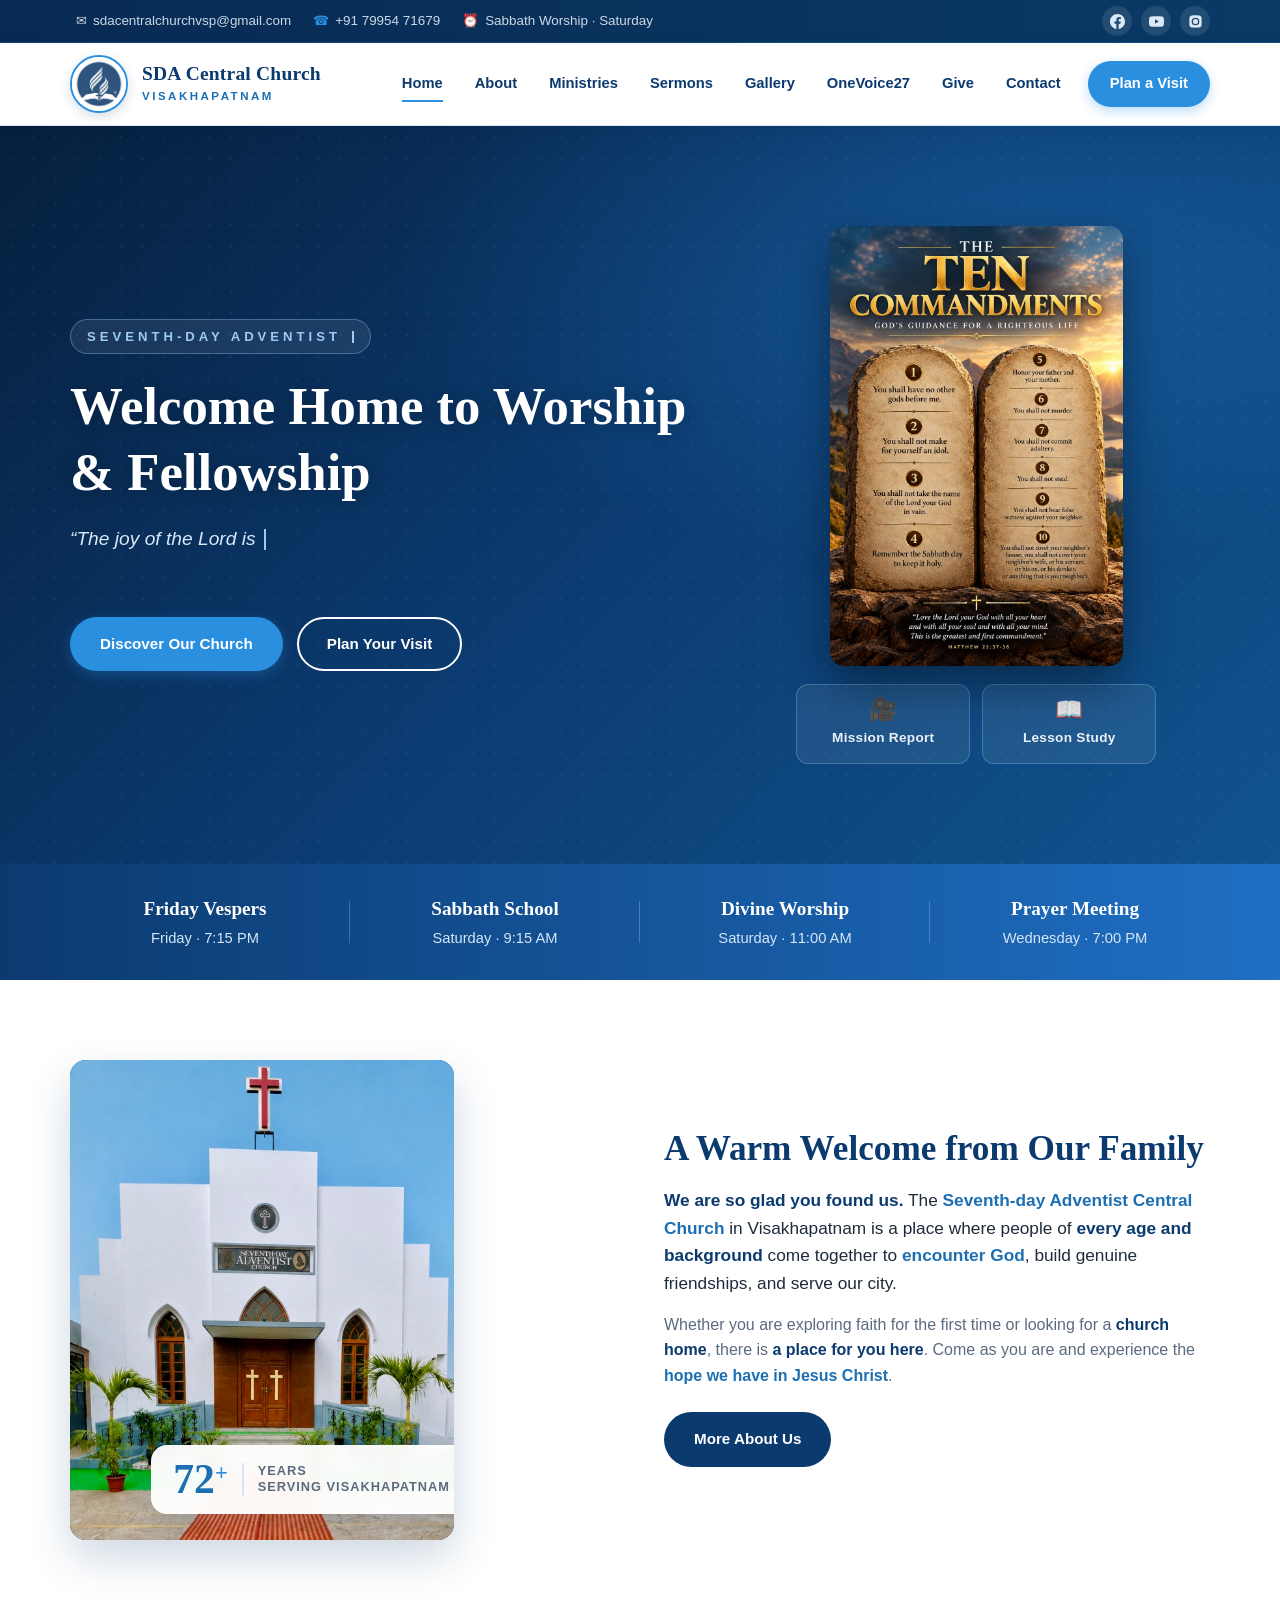
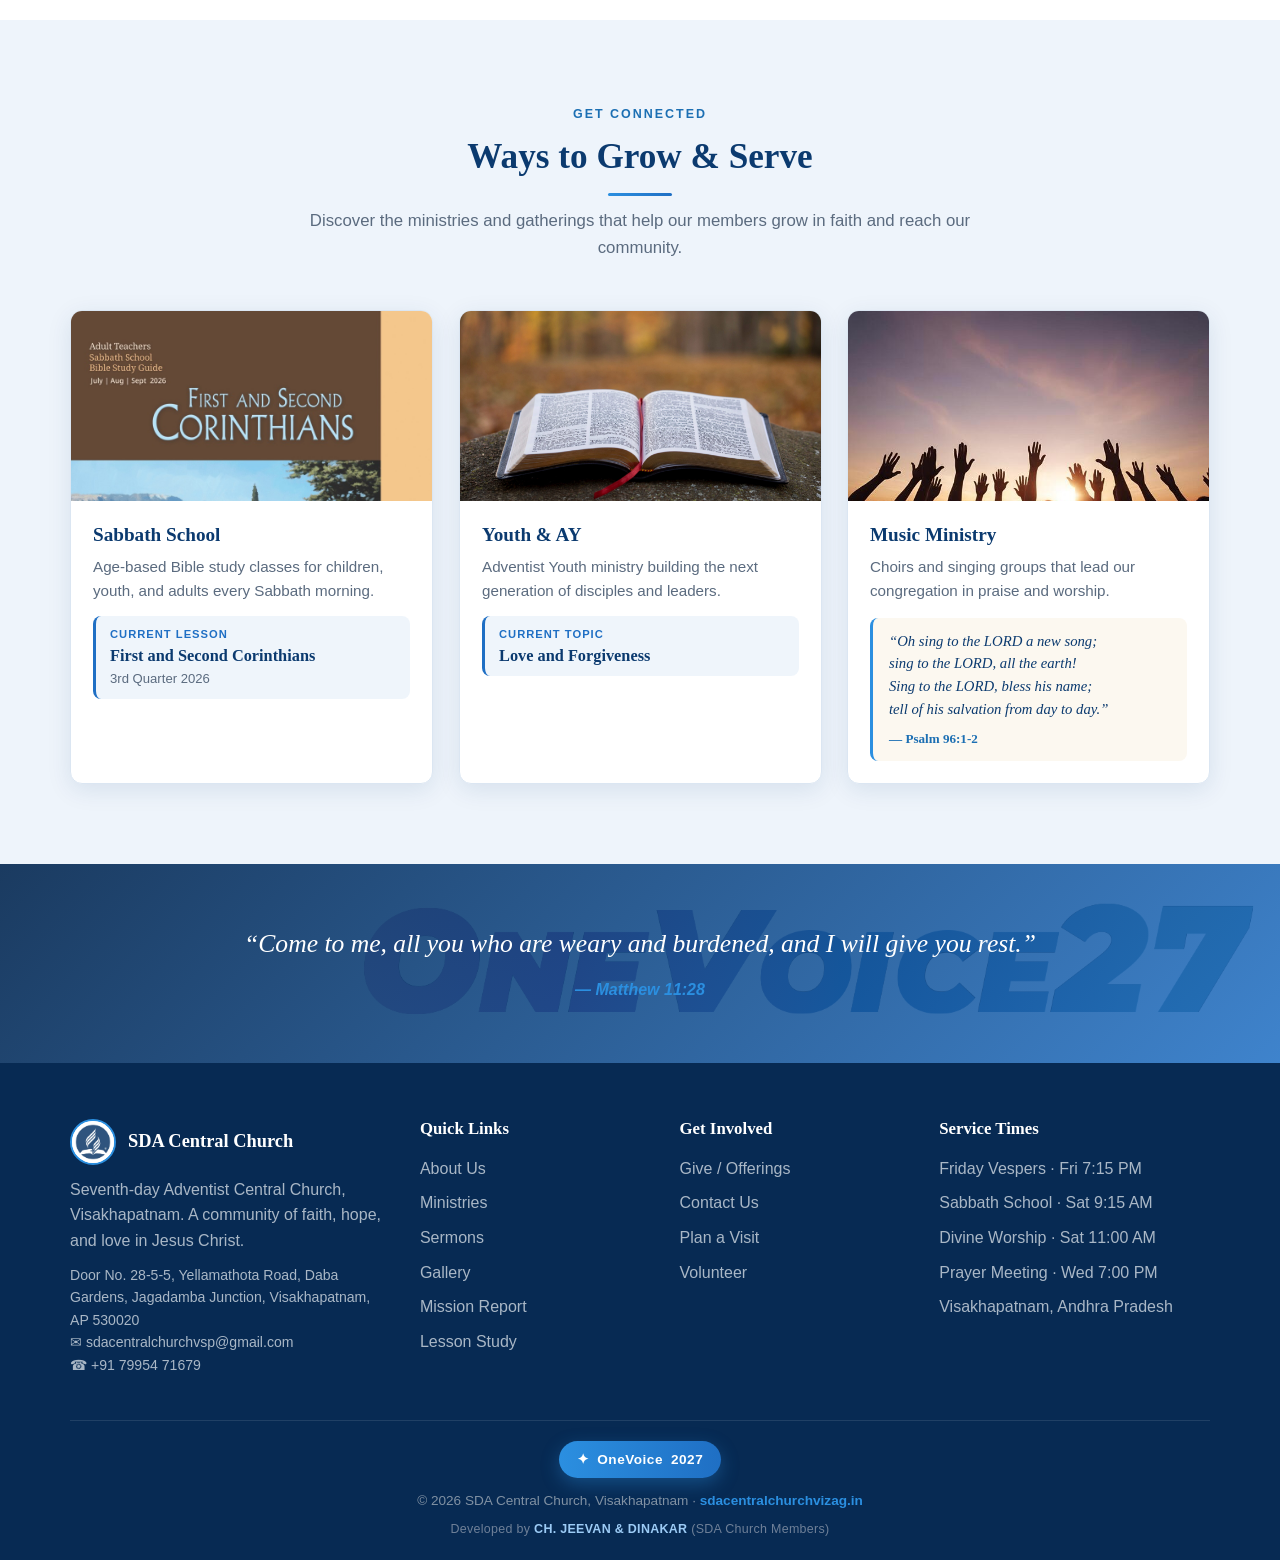
==== index.html @ f4126aa9 "Initial commit: SDA Central Church Visakhapatnam website" ====
<!DOCTYPE html>
<html lang="en">
<head>
  <meta charset="UTF-8" />
  <meta name="google-site-verification" content="Zi2qiCEMWMY_5mDFHsBge2H1NVaKNrXpURIuOs55FkM" />
  <meta name="viewport" content="width=device-width, initial-scale=1.0" />
  <title>SDA Central Church, Visakhapatnam | Home</title>
  <meta name="description" content="Welcome to the Seventh-day Adventist Central Church, Visakhapatnam. Join us in worship, fellowship, and service in Christ." />
  <link rel="canonical" href="https://sdacentralchurchvizag.in/" />
  <meta property="og:type" content="website" />
  <meta property="og:site_name" content="SDA Central Church, Visakhapatnam" />
  <meta property="og:title" content="SDA Central Church, Visakhapatnam" />
  <meta property="og:description" content="Welcome to the Seventh-day Adventist Central Church, Visakhapatnam. Join us in worship, fellowship, and service in Christ." />
  <meta property="og:url" content="https://sdacentralchurchvizag.in/" />
  <meta property="og:image" content="https://sdacentralchurchvizag.in/assets/img/logo.jpg" />
  <meta name="twitter:card" content="summary" />
  <link rel="icon" type="image/jpeg" href="assets/img/logo.jpg" />
  <link rel="stylesheet" href="assets/css/style.css" />
</head>
<body>

  <!-- Top bar -->
  <div class="topbar">
    <div class="container">
      <div class="topbar-info">
        <span><i class="ico"></i>&#9993;</i> <a href="mailto:sdacentralchurchvsp@gmail.com">sdacentralchurchvsp@gmail.com</a></span>
        <span><i class="ico">&#9742;</i> <a href="tel:+917995471679">+91 79954 71679</a></span>
        <span><i class="ico">&#9200;</i> Sabbath Worship &middot; Saturday</span>
      </div>
      <div class="socials">
        <a class="s-facebook" href="https://www.facebook.com/sdamainchurchvisakhapatnam/" target="_blank" rel="noopener" aria-label="Facebook" title="Facebook"><svg viewBox="0 0 24 24" aria-hidden="true"><path d="M24 12.07C24 5.4 18.63 0 12 0S0 5.4 0 12.07C0 18.1 4.39 23.1 10.13 24v-8.44H7.08v-3.49h3.05V9.41c0-3.02 1.79-4.69 4.53-4.69 1.31 0 2.68.24 2.68.24v2.97h-1.51c-1.49 0-1.96.93-1.96 1.89v2.25h3.33l-.53 3.49h-2.8V24C19.61 23.1 24 18.1 24 12.07z"/></svg></a>
        <a class="s-youtube" href="https://www.youtube.com/@SDAChurchVizag" target="_blank" rel="noopener" aria-label="YouTube" title="YouTube"><svg viewBox="0 0 24 24" aria-hidden="true"><path d="M23.5 6.2a3.02 3.02 0 0 0-2.12-2.14C19.5 3.55 12 3.55 12 3.55s-7.5 0-9.38.51A3.02 3.02 0 0 0 .5 6.2C0 8.09 0 12 0 12s0 3.91.5 5.8a3.02 3.02 0 0 0 2.12 2.14c1.88.51 9.38.51 9.38.51s7.5 0 9.38-.51a3.02 3.02 0 0 0 2.12-2.14c.5-1.89.5-5.8.5-5.8s0-3.91-.5-5.8zM9.6 15.6V8.4l6.2 3.6-6.2 3.6z"/></svg></a>
        <a class="s-instagram" href="https://www.instagram.com/sdacentralchurch_visakhapatnam/?hl=en" target="_blank" rel="noopener" aria-label="Instagram" title="Instagram"><svg viewBox="0 0 24 24" aria-hidden="true"><path d="M12 2.16c3.2 0 3.58.01 4.85.07 1.17.05 1.8.25 2.23.41.56.22.96.48 1.38.9.42.42.68.82.9 1.38.16.42.36 1.06.41 2.23.06 1.27.07 1.65.07 4.85s-.01 3.58-.07 4.85c-.05 1.17-.25 1.8-.41 2.23-.22.56-.48.96-.9 1.38-.42.42-.82.68-1.38.9-.42.16-1.06.36-2.23.41-1.27.06-1.65.07-4.85.07s-3.58-.01-4.85-.07c-1.17-.05-1.8-.25-2.23-.41a3.7 3.7 0 0 1-1.38-.9 3.7 3.7 0 0 1-.9-1.38c-.16-.42-.36-1.06-.41-2.23C2.17 15.58 2.16 15.2 2.16 12s.01-3.58.07-4.85c.05-1.17.25-1.8.41-2.23.22-.56.48-.96.9-1.38.42-.42.82-.68 1.38-.9.42-.16 1.06-.36 2.23-.41C8.42 2.17 8.8 2.16 12 2.16zm0 3.68a6.16 6.16 0 1 0 0 12.32 6.16 6.16 0 0 0 0-12.32zm0 10.16a4 4 0 1 1 0-8 4 4 0 0 1 0 8zm6.41-10.4a1.44 1.44 0 1 1-2.88 0 1.44 1.44 0 0 1 2.88 0z"/></svg></a>
      </div>
    </div>
  </div>

  <!-- Header -->
  <header class="site-header">
    <div class="container">
      <a class="brand" href="index.html">
        <span class="logo"><img src="assets/img/logo.jpg" alt="SDA Central Church logo" /></span>
        <span class="brand-text">
          <b>SDA Central Church</b>
          <small>Visakhapatnam</small>
        </span>
      </a>
      <button class="nav-toggle" aria-label="Toggle menu" aria-expanded="false">&#9776;</button>
      <nav class="nav">
        <a href="index.html">Home</a>
        <a href="about.html">About</a>
        <a href="ministries.html">Ministries</a>
        <a href="sermons.html">Sermons</a>
        <a href="events.html">Gallery</a>
        <a href="resources.html">OneVoice27</a>
        <a href="give.html">Give</a>
        <a href="contact.html">Contact</a>
        <a href="contact.html" class="nav-cta">Plan a Visit</a>
      </nav>
    </div>
  </header>

  <!-- Hero -->
  <section class="hero hero--split">
    <div class="hero-grid">
      <div class="hero-inner">
        <span class="eyebrow"><span id="typed-title" class="typed" data-text="Seventh-day Adventist Central Church" aria-label="Seventh-day Adventist Central Church"></span><span class="type-cursor" aria-hidden="true"></span></span>
        <h1>Welcome Home to Worship &amp; Fellowship</h1>
        <p class="hero-verse"><span id="verse-text" class="verse-typed"></span><span class="verse-cursor" aria-hidden="true"></span></p>
        <div class="hero-actions">
          <a href="about.html" class="btn btn--gold">Discover Our Church</a>
          <a href="contact.html" class="btn btn--outline">Plan Your Visit</a>
        </div>
      </div>
      <div class="hero-figure">
        <div class="hero-slider">
          <img class="hero-slide is-active" src="assets/img/hero.jpg" alt="The Ten Commandments" loading="eager" />
          <img class="hero-slide" src="assets/img/three-angels.jpg" alt="The Three Angels' Message" loading="eager" />
          <img class="hero-slide" src="assets/img/28-doctrines.jpg" alt="28 Fundamental Beliefs" loading="lazy" />
        </div>
        <div class="hero-links">
          <a href="https://adventistmission.org/mission-awareness/mission-quarterlies/youth-and-adult/videos/principal-to-two-parents-096137" target="_blank" rel="noopener" class="hero-link-box">
            <span class="hlb-icon">&#127909;</span>
            <span class="hlb-text">Mission Report</span>
          </a>
          <a href="https://www.fustero.es/index_te.php" target="_blank" rel="noopener" class="hero-link-box">
            <span class="hlb-icon">&#128214;</span>
            <span class="hlb-text">Lesson Study</span>
          </a>
        </div>
      </div>
    </div>
  </section>

  <!-- Service times -->
  <section class="times-bar">
    <div class="container">
      <div class="time-item">
        <b>Friday Vespers</b>
        <span>Friday &middot; 7:15 PM</span>
      </div>
      <div class="time-item">
        <b>Sabbath School</b>
        <span>Saturday &middot; 9:15 AM</span>
      </div>
      <div class="time-item">
        <b>Divine Worship</b>
        <span>Saturday &middot; 11:00 AM</span>
      </div>
      <div class="time-item">
        <b>Prayer Meeting</b>
        <span>Wednesday &middot; 7:00 PM</span>
      </div>
    </div>
  </section>

  <!-- Welcome -->
  <section class="section">
    <div class="container split">
      <div class="split-media split-media--photo reveal reveal-left">
        <img src="assets/img/about-church.jpg" alt="SDA Central Church building, Visakhapatnam" loading="lazy" />
        <div class="photo-badge">
          <span class="pb-number"><span class="count-up" data-target="75">0</span><em>+</em></span>
          <span class="pb-label">Years<br>Serving Visakhapatnam</span>
        </div>
      </div>
      <div class="reveal reveal-right delay-1">
        <h2>A Warm Welcome from Our Family</h2>
        <p class="lead"><strong>We are so glad you found us.</strong> The <span class="hl">Seventh-day Adventist Central Church</span> in Visakhapatnam is a place where people of <strong>every age and background</strong> come together to <span class="hl">encounter God</span>, build genuine friendships, and serve our city.</p>
        <p>Whether you are exploring faith for the first time or looking for a <strong>church home</strong>, there is <strong>a place for you here</strong>. Come as you are and experience the <span class="hl">hope we have in Jesus Christ</span>.</p>
        <a href="about.html" class="btn btn--navy">More About Us</a>
      </div>
    </div>
  </section>

  <!-- Quick links / ministries preview -->
  <section class="section section--light">
    <div class="container">
      <div class="section-head reveal">
        <span class="eyebrow">Get Connected</span>
        <h2>Ways to Grow &amp; Serve</h2>
        <p>Discover the ministries and gatherings that help our members grow in faith and reach our community.</p>
      </div>
      <div class="grid grid-3">
        <div class="card reveal delay-1">
          <div class="card-media has-photo"><img src="assets/img/sabbath school.jpg" alt="Sabbath School class" loading="lazy" /></div>
          <div class="card-body">
            <h3>Sabbath School</h3>
            <p>Age-based Bible study classes for children, youth, and adults every Sabbath morning.</p>
            <p class="lesson-now"><span class="lesson-label">Current Lesson</span><strong>First and Second Corinthians</strong><span class="lesson-quarter">3rd Quarter 2026</span></p>
          </div>
        </div>
        <div class="card reveal delay-2">
          <div class="card-media has-photo"><img src="assets/img/Youth%20%26%20AY.jpeg" alt="Youth and AY ministry" loading="lazy" /></div>
          <div class="card-body">
            <h3>Youth &amp; AY</h3>
            <p>Adventist Youth ministry building the next generation of disciples and leaders.</p>
            <p class="lesson-now"><span class="lesson-label">Current Topic</span><strong>Love and Forgiveness</strong></p>
          </div>
        </div>
        <div class="card reveal delay-3">
          <div class="card-media has-photo"><img src="assets/img/hands%20raising.jpeg" alt="Music Ministry - hands raised in praise" loading="lazy" /></div>
          <div class="card-body">
            <h3>Music Ministry</h3>
            <p>Choirs and singing groups that lead our congregation in praise and worship.</p>
            <blockquote class="card-verse">
              &ldquo;Oh sing to the LORD a new song;<br>
              sing to the LORD, all the earth!<br>
              Sing to the LORD, bless his name;<br>
              tell of his salvation from day to day.&rdquo;
              <cite>&mdash; Psalm 96:1-2</cite>
            </blockquote>
          </div>
        </div>
      </div>
    </div>
  </section>

  <!-- Verse -->
  <section class="verse verse--onevoice">
    <blockquote>&ldquo;Come to me, all you who are weary and burdened, and I will give you rest.&rdquo;</blockquote>
    <cite>&mdash; Matthew 11:28</cite>
  </section>

  <!-- Footer -->
  <footer class="site-footer">
    <div class="container">
      <div class="footer-grid">
        <div class="foot-brand">
          <div class="foot-logo">
            <span class="logo-circle"><img src="assets/img/logo.jpg" alt="SDA Central Church logo" /></span>
            <b>SDA Central Church</b>
          </div>
          <p style="margin-top:12px;">Seventh-day Adventist Central Church, Visakhapatnam. A community of faith, hope, and love in Jesus Christ.</p>
          <p style="margin-top:10px; font-size:0.88rem;">Door No. 28-5-5, Yellamathota Road, Daba Gardens, Jagadamba Junction, Visakhapatnam, AP 530020<br>&#9993; <a href="mailto:sdacentralchurchvsp@gmail.com">sdacentralchurchvsp@gmail.com</a><br>&#9742; <a href="tel:+917995471679">+91 79954 71679</a></p>
        </div>
        <div>
          <h4>Quick Links</h4>
          <ul>
            <li><a href="about.html">About Us</a></li>
            <li><a href="ministries.html">Ministries</a></li>
            <li><a href="sermons.html">Sermons</a></li>
            <li><a href="events.html">Gallery</a></li>
            <li><a href="https://adventistmission.org/mission-awareness/mission-quarterlies/youth-and-adult/videos/principal-to-two-parents-096137" target="_blank" rel="noopener">Mission Report</a></li>
            <li><a href="https://www.fustero.es/index_te.php" target="_blank" rel="noopener">Lesson Study</a></li>
          </ul>
        </div>
        <div>
          <h4>Get Involved</h4>
          <ul>
            <li><a href="give.html">Give / Offerings</a></li>
            <li><a href="contact.html">Contact Us</a></li>
            <li><a href="contact.html">Plan a Visit</a></li>
            <li><a href="ministries.html">Volunteer</a></li>
          </ul>
        </div>
        <div>
          <h4>Service Times</h4>
          <ul>
            <li>Friday Vespers &middot; Fri 7:15 PM</li>
            <li>Sabbath School &middot; Sat 9:15 AM</li>
            <li>Divine Worship &middot; Sat 11:00 AM</li>
            <li>Prayer Meeting &middot; Wed 7:00 PM</li>
            <li>Visakhapatnam, Andhra Pradesh</li>
          </ul>
        </div>
      </div>
      <div class="footer-bottom">
        <div><a class="onevoice" href="resources.html"><b>OneVoice</b> 2027</a></div>
        &copy; <span id="year">2026</span> SDA Central Church, Visakhapatnam &middot; <a href="https://sdacentralchurchvizag.in/">sdacentralchurchvizag.in</a>
        <div class="dev-credit">Developed by <b>CH. JEEVAN &amp; DINAKAR</b> (SDA Church Members)</div>
      </div>
    </div>
  </footer>

  <script src="assets/js/main.js"></script>
</body>
</html>
---- assets/css/style.css ----
/* ===========================================================
   SDA Central Church, Visakhapatnam
   Main Stylesheet
   =========================================================== */

:root {
  /* Blue & white professional palette */
  --navy: #0b3a6f;          /* primary deep blue */
  --navy-dark: #072a53;     /* darker blue for footers/topbar */
  --sky: #1f6fc4;           /* mid blue for links */
  --accent: #2b8fe0;        /* bright accent blue */
  --accent-dark: #1c6fb3;   /* accent hover */

  /* Accent variables (repointed from gold -> blue so all existing
     rules that used gold now render in the accent blue) */
  --gold: #2b8fe0;
  --gold-dark: #1c6fb3;

  --light: #eef4fb;         /* very light blue-tinted surface */
  --muted: #5b6b7f;
  --text: #1f2b3a;
  --white: #ffffff;
  --border: #dbe6f2;
  --shadow: 0 6px 24px rgba(11, 58, 111, 0.10);
  --radius: 12px;
  --max: 1180px;
  --font: "Segoe UI", "Helvetica Neue", Arial, sans-serif;
  --serif: "Georgia", "Times New Roman", serif;
}

* { margin: 0; padding: 0; box-sizing: border-box; }

html { scroll-behavior: smooth; }

body {
  font-family: var(--font);
  color: var(--text);
  line-height: 1.6;
  background: var(--white);
}

img { max-width: 100%; display: block; }

a { color: var(--sky); text-decoration: none; }
a:hover { color: var(--gold-dark); }

.container {
  width: 100%;
  max-width: var(--max);
  margin: 0 auto;
  padding: 0 20px;
}

h1, h2, h3, h4 { font-family: var(--serif); color: var(--navy); line-height: 1.25; }

.section { padding: 72px 0; }
.section--tight { padding: 48px 0; }
.section--light { background: var(--light); }
.section--navy { background: var(--navy); color: #dbe4ee; }
.section--navy h2, .section--navy h3 { color: var(--white); }

.section-head { text-align: center; max-width: 720px; margin: 0 auto 48px; }
.section-head .eyebrow {
  display: inline-block;
  text-transform: uppercase;
  letter-spacing: 2px;
  font-size: 0.78rem;
  color: var(--gold-dark);
  font-weight: 700;
  margin-bottom: 10px;
}
.section-head h2 { font-size: 2.1rem; margin-bottom: 12px; }
.section-head p { color: var(--muted); font-size: 1.05rem; }

/* ---------- Buttons ---------- */
.btn {
  display: inline-block;
  padding: 13px 28px;
  border-radius: 50px;
  font-weight: 600;
  font-size: 0.95rem;
  border: 2px solid transparent;
  cursor: pointer;
  transition: all 0.2s ease;
}
.btn--gold { background: var(--accent); color: var(--white); box-shadow: 0 4px 14px rgba(43,143,224,0.32); }
.btn--gold:hover { background: var(--accent-dark); color: var(--white); }
.btn--outline { border-color: var(--white); color: var(--white); background: transparent; }
.btn--outline:hover { background: var(--white); color: var(--navy); }
.btn--navy { background: var(--navy); color: var(--white); }
.btn--navy:hover { background: var(--navy-dark); color: var(--white); }

/* ---------- Top bar ---------- */
.topbar {
  background: linear-gradient(90deg, var(--navy-dark), #0a3a66);
  color: #cdd8e4;
  font-size: 0.84rem;
  border-bottom: 1px solid rgba(43,143,224,0.28);
}
.topbar .container {
  display: flex;
  justify-content: space-between;
  align-items: center;
  min-height: 42px;
  flex-wrap: wrap;
  gap: 8px;
}
.topbar a { color: #cdd8e4; transition: color 0.2s ease; }
.topbar a:hover { color: var(--gold); }
.topbar .topbar-info { display: flex; align-items: center; gap: 22px; }
.topbar .topbar-info span { display: inline-flex; align-items: center; gap: 6px; }
.topbar .topbar-info .ico { color: var(--gold); font-style: normal; }
.topbar .socials { display: flex; align-items: center; gap: 9px; }
.topbar .socials a {
  width: 30px; height: 30px; border-radius: 50%;
  display: grid; place-items: center;
  background: rgba(255,255,255,0.10);
  color: #dbe8f6;
  transition: transform 0.2s ease, background 0.2s ease, color 0.2s ease;
}
.topbar .socials a svg { width: 15px; height: 15px; fill: currentColor; display: block; }
.topbar .socials a:hover { transform: translateY(-2px); color: #fff; }
.topbar .socials a.s-facebook:hover { background: #1877f2; }
.topbar .socials a.s-youtube:hover { background: #ff0000; }
.topbar .socials a.s-instagram:hover {
  background: radial-gradient(circle at 30% 110%, #fdf497 0%, #fd5949 45%, #d6249f 70%, #285AEB 100%);
}

/* ---------- Header / Nav ---------- */
.site-header {
  position: sticky;
  top: 0;
  z-index: 100;
  background: rgba(255,255,255,0.98);
  backdrop-filter: saturate(140%) blur(6px);
  box-shadow: 0 2px 14px rgba(13,47,82,0.08);
  border-bottom: 1px solid var(--border);
  transition: box-shadow 0.25s ease, padding 0.25s ease;
}
.site-header.scrolled { box-shadow: 0 8px 26px rgba(13,47,82,0.14); }
.site-header .container {
  display: flex;
  align-items: center;
  justify-content: space-between;
  min-height: 82px;
  gap: 18px;
}
.brand { display: flex; align-items: center; gap: 14px; }
.brand .logo {
  width: 58px; height: 58px;
  border-radius: 50%;
  background: var(--white);
  display: grid; place-items: center;
  overflow: hidden;
  border: 2px solid var(--gold);
  box-shadow: 0 4px 12px rgba(13,47,82,0.16);
  flex: 0 0 auto;
  transition: transform 0.25s ease, box-shadow 0.25s ease;
}
.brand:hover .logo { transform: scale(1.04); box-shadow: 0 6px 16px rgba(13,47,82,0.24); }
.brand .logo img { width: 100%; height: 100%; object-fit: contain; display: block; }
.brand .brand-text b {
  display: block; color: var(--navy); font-size: 1.22rem;
  font-family: var(--serif); line-height: 1.1; letter-spacing: 0.2px;
}
.brand .brand-text small {
  display: block; color: var(--gold-dark); font-size: 0.72rem;
  letter-spacing: 2.5px; text-transform: uppercase; font-weight: 700; margin-top: 3px;
}

.nav { display: flex; align-items: center; gap: 2px; }
.nav a {
  position: relative;
  color: var(--navy);
  font-weight: 600;
  font-size: 0.92rem;
  padding: 12px 15px;
  border-radius: 8px;
  transition: color 0.2s ease;
}
.nav a::after {
  content: "";
  position: absolute;
  left: 15px; right: 15px; bottom: 6px;
  height: 2px; background: var(--gold);
  transform: scaleX(0); transform-origin: left;
  transition: transform 0.25s ease;
}
.nav a:hover { color: var(--gold-dark); }
.nav a:hover::after, .nav a.active::after { transform: scaleX(1); }
.nav a.active { color: var(--navy); }

/* CTA button inside nav */
.nav .nav-cta {
  margin-left: 10px;
  background: var(--accent);
  color: var(--white);
  padding: 11px 22px;
  border-radius: 50px;
  font-weight: 700;
  box-shadow: 0 4px 12px rgba(43,143,224,0.32);
}
.nav .nav-cta::after { display: none; }
.nav .nav-cta:hover { background: var(--navy); color: var(--white); transform: translateY(-1px); }

.nav-toggle {
  display: none;
  background: none; border: none;
  width: 44px; height: 44px;
  font-size: 1.5rem; color: var(--navy); cursor: pointer;
  border-radius: 8px;
}
.nav-toggle:hover { background: var(--light); }

/* ---------- Hero ---------- */
.hero {
  position: relative;
  min-height: 82vh;
  display: grid;
  place-items: center;
  text-align: center;
  color: var(--white);
  overflow: hidden;
  background:
    radial-gradient(1000px 500px at 78% 20%, rgba(43,143,224,0.28), transparent 60%),
    linear-gradient(135deg, #061f3d 0%, #0b3a6f 48%, #10538f 100%);
}
/* Subtle dotted texture for depth */
.hero::after {
  content: "";
  position: absolute; inset: 0;
  background-image: radial-gradient(rgba(255,255,255,0.05) 1px, transparent 1px);
  background-size: 22px 22px;
  pointer-events: none;
}

/* Two-column hero: content left, Ten Commandments image right */
.hero-grid {
  position: relative; z-index: 1;
  width: 100%; max-width: var(--max);
  margin: 0 auto; padding: 40px 20px;
  display: grid;
  grid-template-columns: 1.15fr 0.85fr;
  align-items: center;
  gap: 40px;
}
.hero--split { text-align: left; }
.hero-figure {
  display: flex; flex-direction: column; justify-content: center; align-items: center;
  gap: 18px;
  animation: heroRise 0.9s ease both;
}
/* Hero image slider (right side) - only the image, size-capped */
.hero-slider {
  position: relative;
  width: 100%;
  max-width: 420px;
  height: 440px;
  display: grid;
  place-items: center;
}
.hero-slide {
  grid-area: 1 / 1;              /* stack all slides in the same cell */
  max-width: 100%;
  max-height: 440px;
  width: auto; height: auto;
  object-fit: contain;
  border-radius: 14px;
  box-shadow: 0 18px 44px rgba(0,0,0,0.40);
  opacity: 0;
  visibility: hidden;
  transition: opacity 0.9s ease, visibility 0.9s ease;
}
.hero-slide.is-active { opacity: 1; visibility: visible; }
/* Mission Report / Lesson Study boxes below the hero image */
.hero-links {
  display: grid;
  grid-template-columns: 1fr 1fr;
  gap: 12px;
  width: 100%;
  max-width: 360px;
}
.hero-link-box {
  display: flex; flex-direction: column; align-items: center; justify-content: center;
  gap: 6px;
  padding: 14px 10px;
  border-radius: 12px;
  background: rgba(255,255,255,0.08);
  border: 1px solid rgba(156,203,245,0.30);
  color: #eaf1f9;
  text-align: center;
  transition: transform 0.2s ease, background 0.2s ease, border-color 0.2s ease;
}
.hero-link-box:hover {
  transform: translateY(-3px);
  background: var(--accent);
  border-color: var(--accent);
  color: #fff;
}
.hero-link-box .hlb-icon { font-size: 1.4rem; line-height: 1; }
.hero-link-box .hlb-text { font-size: 0.85rem; font-weight: 700; letter-spacing: 0.3px; }

.hero-inner {
  position: relative; z-index: 1;
  max-width: 640px; padding: 0;
  animation: heroRise 0.8s ease both;
}
@keyframes heroRise {
  from { opacity: 0; transform: translateY(18px); }
  to { opacity: 1; transform: translateY(0); }
}
.hero .eyebrow {
  display: inline-block;
  text-transform: uppercase; letter-spacing: 4px;
  color: #9ccbf5; font-weight: 700; font-size: 0.82rem;
  padding: 6px 16px; border-radius: 50px;
  background: rgba(255,255,255,0.08);
  border: 1px solid rgba(156,203,245,0.35);
}
.hero h1 {
  color: var(--white); font-size: 3.2rem; margin: 20px 0 18px;
  text-shadow: 0 2px 20px rgba(0,0,0,0.28);
}
/* Typing effect cursor (sits in the hero eyebrow) */
.hero .eyebrow { min-height: 2em; }
.type-cursor {
  display: inline-block;
  width: 2px; height: 0.95em;
  margin-left: 3px;
  background: #9ccbf5;
  vertical-align: middle;
  animation: caretBlink 0.85s step-end infinite;
}
@keyframes caretBlink {
  0%, 100% { opacity: 1; }
  50% { opacity: 0; }
}
.hero p { font-size: 1.2rem; color: #dbe8f6; margin-bottom: 32px; }
.hero .hero-actions { display: flex; gap: 14px; justify-content: center; flex-wrap: wrap; }
.hero--split .hero-actions { justify-content: flex-start; }
.hero--split .hero-verse { margin-left: 0; margin-right: 0; }
.hero--split .eyebrow { text-align: left; }

.page-hero {
  position: relative;
  overflow: hidden;
  color: var(--white);
  text-align: center;
  padding: 88px 20px 66px;
  background:
    radial-gradient(900px 400px at 80% 10%, rgba(43,143,224,0.30), transparent 60%),
    linear-gradient(135deg, #061f3d 0%, #0b3a6f 50%, #10538f 100%);
}
.page-hero::before {
  content: "";
  position: absolute; inset: 0;
  background-image: radial-gradient(rgba(255,255,255,0.05) 1px, transparent 1px);
  background-size: 22px 22px;
}
.page-hero h1 { position: relative; z-index: 1; color: var(--white); font-size: 2.6rem; text-shadow: 0 2px 16px rgba(0,0,0,0.25); }
.page-hero .crumbs { position: relative; z-index: 1; color: #cddbec; margin-top: 10px; font-size: 0.9rem; }
.page-hero .crumbs a { color: #9ccbf5; }

/* OneVoice27 page hero with background image */
.page-hero--onevoice {
  background:
    linear-gradient(135deg, rgba(26,20,64,0.82), rgba(91,42,158,0.70)),
    #1a1440 url("../img/onevoice27-bg.png") center/cover no-repeat;
}
@media (max-width: 640px) {
  .page-hero--onevoice {
    background:
      linear-gradient(135deg, rgba(26,20,64,0.55), rgba(91,42,158,0.45)),
      #1a1440 url("../img/onevoice27-bg.png") center/contain no-repeat;
    min-height: 200px;
  }
  /* Hide the redundant title on mobile since the image already shows it */
  .page-hero--onevoice h1 { display: none; }
}

/* ---------- Service times bar ---------- */
.times-bar {
  background: linear-gradient(90deg, var(--navy), var(--sky));
  color: var(--white);
}
.times-bar .container {
  display: grid;
  grid-template-columns: repeat(4, 1fr);
  gap: 20px;
  padding: 30px 20px;
  text-align: center;
}
.times-bar .time-item { position: relative; }
.times-bar .time-item:not(:last-child)::after {
  content: ""; position: absolute; right: -10px; top: 50%;
  transform: translateY(-50%); height: 42px; width: 1px;
  background: rgba(255,255,255,0.22);
}
.times-bar .time-item b { display: block; font-family: var(--serif); font-size: 1.2rem; color: var(--white); }
.times-bar .time-item span { font-size: 0.92rem; color: #d5e6f7; }

/* ---------- Cards / grids ---------- */
.grid { display: grid; gap: 26px; }
.grid-2 { grid-template-columns: repeat(2, 1fr); }
.grid-3 { grid-template-columns: repeat(3, 1fr); }
.grid-4 { grid-template-columns: repeat(4, 1fr); }

.card {
  background: var(--white);
  border: 1px solid var(--border);
  border-radius: var(--radius);
  overflow: hidden;
  box-shadow: var(--shadow);
  transition: transform 0.2s ease, box-shadow 0.2s ease;
}
.card:hover { transform: translateY(-4px); box-shadow: 0 12px 32px rgba(13,47,82,0.16); }
.card .card-media {
  height: 190px;
  background: linear-gradient(135deg, var(--navy), var(--sky));
  color: var(--white);
  display: grid; place-items: center;
  font-size: 2.4rem;
}
/* Card media that holds a real photo (fits/crops the image to the box) */
.card .card-media.has-photo { padding: 0; font-size: 0; }
.card .card-media.has-photo img {
  width: 100%;
  height: 100%;
  object-fit: cover;
  object-position: center;
  display: block;
}
.card:hover .card-media.has-photo img { transform: scale(1.05); }
.card .card-body { padding: 22px; }
.card .card-body h3 { font-size: 1.2rem; margin-bottom: 8px; }
.card .card-body p { color: var(--muted); font-size: 0.95rem; }
.card .card-body .card-link { display: inline-block; margin-top: 14px; font-weight: 600; }

/* Current Sabbath School lesson highlight */
.card .card-body p.lesson-now {
  margin-top: 12px;
  padding: 10px 14px;
  border-left: 3px solid var(--sky, #1f6fc4);
  background: rgba(31, 111, 196, 0.07);
  border-radius: 8px;
  display: flex;
  flex-direction: column;
  gap: 2px;
  color: var(--navy, #0b3a6f);
}
.card .card-body p.lesson-now .lesson-label {
  font-size: 0.7rem;
  font-weight: 700;
  letter-spacing: 1px;
  text-transform: uppercase;
  color: var(--sky, #1f6fc4);
}
.card .card-body p.lesson-now strong {
  font-family: var(--serif, Georgia, serif);
  font-size: 1.02rem;
  font-weight: 700;
  line-height: 1.25;
  color: var(--navy, #0b3a6f);
}
.card .card-body p.lesson-now .lesson-quarter {
  font-size: 0.82rem;
  color: var(--muted, #5a6b7b);
}

/* Scripture verse inside a card */
.card .card-body .card-verse {
  margin: 14px 0 0;
  padding: 12px 16px;
  border-left: 3px solid var(--gold, #d9a441);
  background: rgba(217, 164, 65, 0.08);
  border-radius: 8px;
  font-family: var(--serif, Georgia, serif);
  font-style: italic;
  font-size: 0.92rem;
  line-height: 1.55;
  color: var(--navy, #0b3a6f);
}
.card .card-body .card-verse cite {
  display: block;
  margin-top: 8px;
  font-style: normal;
  font-weight: 700;
  font-size: 0.82rem;
  color: var(--gold-dark, #b07d1e);
}

/* ---------- Welcome / two-col ---------- */
.split { display: grid; grid-template-columns: 1fr 1fr; gap: 48px; align-items: center; }
.split .split-media {
  min-height: 360px;
  border-radius: var(--radius);
  background: linear-gradient(135deg, var(--navy), var(--accent));
  display: grid; place-items: center;
  color: var(--white); font-size: 4rem;
  box-shadow: var(--shadow);
}
/* Photo variant of the split media panel */
.split .split-media--photo {
  padding: 0; overflow: hidden;
  background: var(--navy);
  border-radius: 16px;
  border: none;
  box-shadow: 0 18px 44px rgba(11,58,111,0.20);
  aspect-ratio: 4 / 5;
  max-height: 480px;
  align-self: center;
}
.split .split-media--photo img {
  width: 100%; height: 100%;
  min-height: 0;
  object-fit: cover;
  object-position: center 30%;
  display: block;
  transition: transform 0.6s ease;
}
.split .split-media--photo:hover img { transform: scale(1.05); }
/* Portrait photo (e.g. pastor) - medium, contained, centered */
.split .split-media--portrait {
  min-height: 0;
  width: 300px;
  max-width: 100%;
  margin: 0 auto;
  aspect-ratio: 3 / 4;
  align-self: center;
}
.split .split-media--portrait img {
  min-height: 0;
  width: 100%; height: 100%;
  object-fit: cover;
  object-position: center 20%;
}
.split h2 { font-size: 2rem; margin-bottom: 16px; }
.split p { color: var(--muted); margin-bottom: 14px; }
.split p strong { color: var(--navy); font-weight: 700; }
.split p .hl { color: var(--accent-dark); font-weight: 700; }
.split .lead { font-size: 1.08rem; color: var(--text); }
.split .btn { margin-top: 10px; }

/* ---------- Event list ---------- */
.event {
  display: flex; gap: 20px; align-items: center;
  background: var(--white);
  border: 1px solid var(--border);
  border-radius: var(--radius);
  padding: 18px 22px;
  box-shadow: var(--shadow);
}
.event .date {
  flex: 0 0 74px; text-align: center;
  background: linear-gradient(160deg, var(--navy), var(--sky)); color: var(--white);
  border-radius: 10px; padding: 12px 8px;
}
.event .date b { display: block; font-size: 1.6rem; font-family: var(--serif); color: #cfe4fb; }
.event .date span { font-size: 0.75rem; text-transform: uppercase; letter-spacing: 1px; }
.event .event-body h4 { font-size: 1.1rem; margin-bottom: 4px; }
.event .event-body p { color: var(--muted); font-size: 0.9rem; }

/* ---------- Beliefs list ---------- */
.beliefs { list-style: none; display: grid; grid-template-columns: repeat(2,1fr); gap: 14px; }
.beliefs li {
  background: var(--white); border: 1px solid var(--border);
  border-left: 4px solid var(--gold);
  border-radius: 8px; padding: 14px 18px;
}
.beliefs li b { color: var(--navy); }

/* ---------- Contact ---------- */
.contact-grid { display: grid; grid-template-columns: 1fr 1fr; gap: 40px; }
.info-item { display: flex; gap: 14px; margin-bottom: 22px; }
.info-item .ic {
  flex: 0 0 46px; height: 46px; border-radius: 50%;
  background: linear-gradient(135deg, var(--navy), var(--sky)); color: var(--white);
  display: grid; place-items: center; font-size: 1.2rem;
}
.info-item b { display: block; color: var(--navy); }
.info-item span { color: var(--muted); }

form .field { margin-bottom: 16px; }
form label { display: block; font-weight: 600; margin-bottom: 6px; font-size: 0.9rem; }
form input, form textarea, form select {
  width: 100%; padding: 12px 14px; border: 1px solid var(--border);
  border-radius: 8px; font-family: inherit; font-size: 0.95rem;
}
form input:focus, form textarea:focus { outline: 2px solid var(--sky); border-color: transparent; }
.form-note { padding: 12px 16px; border-radius: 8px; margin-top: 12px; display: none; }
.form-note.success { display: block; background: #e6f6ec; color: #216e39; }

.map-embed iframe { width: 100%; min-height: 340px; border: 0; border-radius: var(--radius); }

/* ---------- Verse strip ---------- */
.verse {
  text-align: center; padding: 60px 20px;
  background: linear-gradient(135deg, rgba(7,42,83,0.92), rgba(31,111,196,0.86)), url("../img/hero.jpg") center/cover;
  color: var(--white);
}
.verse blockquote { font-family: var(--serif); font-size: 1.6rem; max-width: 820px; margin: 0 auto 12px; font-style: italic; }
.verse cite { color: var(--gold); font-weight: 700; }

/* Verse banner with OneVoice27 background */
.verse--onevoice {
  background: linear-gradient(135deg, rgba(7,42,83,0.92), rgba(31,111,196,0.86)), url("../img/Onevoice27.png") center/cover no-repeat;
}

/* ---------- Footer ---------- */
.site-footer { background: var(--navy-dark); color: #a9b7c6; padding: 56px 0 0; }
.footer-grid { display: grid; grid-template-columns: 1.4fr 1fr 1fr 1.2fr; gap: 34px; }
.site-footer h4 { color: var(--white); margin-bottom: 16px; font-size: 1.05rem; }
.site-footer ul { list-style: none; }
.site-footer ul li { margin-bottom: 9px; }
.site-footer a { color: #a9b7c6; }
.site-footer a:hover { color: var(--gold); }
.site-footer .foot-brand b { color: var(--white); font-family: var(--serif); font-size: 1.15rem; }
.foot-logo {
  display: flex; align-items: center; gap: 12px; margin-bottom: 4px;
}
.foot-logo .logo-circle {
  width: 46px; height: 46px; border-radius: 50%;
  background: var(--white); border: 2px solid var(--gold);
  overflow: hidden; flex: 0 0 auto; display: grid; place-items: center;
}
.foot-logo .logo-circle img { width: 100%; height: 100%; object-fit: contain; }
.footer-bottom {
  border-top: 1px solid rgba(255,255,255,0.1);
  margin-top: 44px; padding: 20px 0;
  text-align: center; font-size: 0.85rem; color: #8091a3;
}
.footer-bottom a { color: var(--accent); font-weight: 600; }
.footer-bottom a:hover { color: #9ccbf5; }
.footer-bottom .dev-credit {
  margin-top: 8px;
  font-size: 0.78rem;
  color: #6f8098;
  letter-spacing: 0.3px;
}
.footer-bottom .dev-credit b { color: #9ccbf5; font-weight: 700; }

/* ---------- Responsive ---------- */
@media (max-width: 900px) {
  .hero-grid { grid-template-columns: 1fr; text-align: center; gap: 28px; }
  .hero--split { text-align: center; }
  .hero--split .hero-actions { justify-content: center; }
  .hero--split .hero-verse { margin-left: auto; margin-right: auto; }
  .hero--split .eyebrow { text-align: center; }
  .hero-figure img { max-height: 320px; }
  .hero-slider { height: 320px; max-width: 320px; margin: 0 auto; }
  .hero-slide { max-height: 320px; }
  .grid-4 { grid-template-columns: repeat(2, 1fr); }
  .grid-3 { grid-template-columns: repeat(2, 1fr); }
  .times-bar .container { grid-template-columns: repeat(2, 1fr); }
  .times-bar .time-item:not(:last-child)::after { display: none; }
  .split { grid-template-columns: 1fr; }
  .contact-grid { grid-template-columns: 1fr; }
  .footer-grid { grid-template-columns: 1fr 1fr; }
  .hero h1 { font-size: 2.3rem; }
}

@media (max-width: 820px) {
  .nav {
    position: absolute; top: 100%; left: 0; right: 0;
    flex-direction: column; align-items: stretch;
    background: var(--white);
    box-shadow: 0 14px 30px rgba(13,47,82,0.18);
    border-top: 3px solid var(--gold);
    padding: 14px; gap: 4px;
    max-height: 0; overflow: hidden;
    opacity: 0; visibility: hidden;
    transition: max-height 0.3s ease, opacity 0.25s ease, padding 0.3s ease;
  }
  .nav.open { max-height: 520px; opacity: 1; visibility: visible; padding: 14px; }
  .nav a {
    padding: 14px 16px; border-radius: 10px;
    border-bottom: 1px solid var(--border);
  }
  .nav a:last-of-type { border-bottom: none; }
  .nav a::after { display: none; }
  .nav a:hover, .nav a.active { background: var(--light); }
  .nav .nav-cta {
    margin: 8px 0 0; text-align: center;
  }
  .nav-toggle { display: grid; place-items: center; }
}

@media (max-width: 720px) {
  .times-bar .container {
    grid-template-columns: 1fr;
    gap: 0;
    padding: 8px 16px 12px;
  }
  .times-bar .time-item {
    display: flex; flex-direction: column;
    padding: 14px 6px;
    border-bottom: 1px solid rgba(255,255,255,0.16);
  }
  .times-bar .time-item:last-child { border-bottom: none; }
  .times-bar .time-item:not(:last-child)::after { display: none; }
  .times-bar .time-item b { font-size: 1.12rem; margin-bottom: 2px; }
  .grid-4, .grid-3, .grid-2, .beliefs { grid-template-columns: 1fr; }
  .footer-grid { grid-template-columns: 1fr; }
  .topbar .topbar-info { display: none; }
  .hero { min-height: 66vh; }
  .brand .logo { width: 48px; height: 48px; }
  .brand .brand-text b { font-size: 1.05rem; }
  .brand .brand-text small { font-size: 0.66rem; letter-spacing: 2px; }
  .site-header .container { min-height: 70px; }
}

@media (max-width: 380px) {
  .brand .brand-text small { font-size: 0.6rem; letter-spacing: 1.5px; }
  .brand .brand-text b { font-size: 0.92rem; }
  .brand .logo { width: 42px; height: 42px; }
  .brand { gap: 9px; }
}

/* ===========================================================
   Professional polish & motion effects
   =========================================================== */

/* ---- Scroll reveal ---- */
.reveal {
  opacity: 0;
  transform: translateY(28px);
  transition: opacity 0.7s cubic-bezier(0.22, 1, 0.36, 1),
              transform 0.7s cubic-bezier(0.22, 1, 0.36, 1);
  will-change: opacity, transform;
}
.reveal.is-visible { opacity: 1; transform: none; }

/* Directional & staggered variants */
.reveal.reveal-left { transform: translateX(-36px); }
.reveal.reveal-right { transform: translateX(36px); }
.reveal.reveal-left.is-visible,
.reveal.reveal-right.is-visible { transform: none; }

.reveal.delay-1 { transition-delay: 0.08s; }
.reveal.delay-2 { transition-delay: 0.16s; }
.reveal.delay-3 { transition-delay: 0.24s; }
.reveal.delay-4 { transition-delay: 0.32s; }

@media (prefers-reduced-motion: reduce) {
  .reveal { opacity: 1 !important; transform: none !important; transition: none !important; }
  .hero-inner { animation: none !important; }
}

/* ---- Fluid, professional typography ---- */
.hero h1 { font-size: clamp(2rem, 5.2vw, 3.3rem); }
.hero p { font-size: clamp(1rem, 2.2vw, 1.2rem); }
/* Hero rotating Bible verse (typing effect) */
.hero-verse {
  min-height: 3.2em;
  font-style: italic;
  color: #eaf1f9;
  max-width: 760px; margin-left: auto; margin-right: auto;
}
.verse-cursor {
  display: inline-block;
  width: 2px; height: 1.05em;
  margin-left: 3px;
  background: #9ccbf5;
  vertical-align: middle;
  animation: caretBlink 0.85s step-end infinite;
}
.section-head h2, .split h2 { font-size: clamp(1.7rem, 3.6vw, 2.2rem); }
.page-hero h1 { font-size: clamp(1.9rem, 4.6vw, 2.7rem); }

/* ---- Elevated card interactions ---- */
.card {
  position: relative;
  transition: transform 0.3s cubic-bezier(0.22,1,0.36,1), box-shadow 0.3s ease;
}
.card::before {
  content: "";
  position: absolute; top: 0; left: 0; right: 0;
  height: 4px;
  background: linear-gradient(90deg, var(--accent), var(--sky));
  transform: scaleX(0); transform-origin: left;
  transition: transform 0.35s ease;
  z-index: 2;
}
.card:hover::before { transform: scaleX(1); }
.card:hover { transform: translateY(-8px); box-shadow: 0 18px 44px rgba(11,58,111,0.20); }
.card .card-media { overflow: hidden; }
.card .card-media, .card .card-media > * { transition: transform 0.45s ease; }
.card:hover .card-media { filter: brightness(1.05); }
.card .card-link { position: relative; transition: gap 0.2s ease, color 0.2s ease; }
.card:hover .card-link { color: var(--accent-dark); }

/* ---- Buttons: subtle press + sheen ---- */
.btn { position: relative; overflow: hidden; }
.btn:active { transform: translateY(1px); }
.btn--gold::after, .btn--navy::after {
  content: "";
  position: absolute; top: 0; left: -120%;
  width: 60%; height: 100%;
  background: linear-gradient(120deg, transparent, rgba(255,255,255,0.35), transparent);
  transform: skewX(-20deg);
  transition: left 0.55s ease;
}
.btn--gold:hover::after, .btn--navy:hover::after { left: 130%; }

/* ---- Event rows: accent slide + lift ---- */
.event {
  position: relative;
  transition: transform 0.25s ease, box-shadow 0.25s ease, border-color 0.25s ease;
  border-left: 3px solid transparent;
}
.event:hover {
  transform: translateY(-3px);
  box-shadow: 0 14px 34px rgba(11,58,111,0.16);
  border-left-color: var(--accent);
}

/* ---- Welcome photo: floating badge ---- */
.split .split-media--photo { position: relative; }
.split .split-media--photo .photo-badge {
  position: absolute; right: -18px; bottom: 26px;
  display: flex; align-items: center; gap: 14px;
  background: rgba(255,255,255,0.96);
  backdrop-filter: blur(4px);
  padding: 16px 22px;
  border-radius: 16px;
  box-shadow: 0 16px 40px rgba(11,58,111,0.24);
  z-index: 3;
}
.split .split-media--photo .photo-badge .pb-number {
  display: inline-flex; align-items: flex-start;
  font-family: var(--serif); font-weight: 700;
  font-size: 2.6rem; line-height: 0.9;
  color: var(--accent-dark);
  font-variant-numeric: tabular-nums;
}
.split .split-media--photo .photo-badge .pb-number em {
  font-style: normal; font-size: 1.4rem; margin-top: 2px; color: var(--accent);
}
.split .split-media--photo .photo-badge .pb-label {
  font-size: 0.8rem; line-height: 1.3;
  text-transform: uppercase; letter-spacing: 1px;
  color: var(--muted); font-weight: 600;
  padding-left: 14px;
  border-left: 2px solid var(--border);
}

/* ---- Sermon cards linking to YouTube ---- */
a.card-yt { text-decoration: none; color: inherit; display: block; }
a.card-yt h3 { color: var(--navy); }
a.card-yt p { color: var(--muted); }
a.card-yt .card-media {
  position: relative;
  transition: background 0.3s ease;
}
a.card-yt:hover .card-media {
  background: linear-gradient(135deg, #b30000, #ff0000);
  color: var(--white);
}
a.card-yt .card-link { color: var(--accent-dark); }
a.card-yt:hover .card-link { color: #cc0000; }

/* ---- Video thumbnail cards (real YouTube thumbnail) ---- */
a.card-video .video-thumb {
  position: relative;
  height: 200px;
  overflow: hidden;
  background: #000;
}
a.card-video .video-thumb img {
  width: 100%; height: 100%;
  object-fit: cover;
  transition: transform 0.4s ease, filter 0.3s ease;
}
a.card-video:hover .video-thumb img { transform: scale(1.06); filter: brightness(0.85); }
/* Red YouTube play button overlay */
a.card-video .play-btn {
  position: absolute; top: 50%; left: 50%;
  transform: translate(-50%, -50%);
  width: 68px; height: 48px;
  background: rgba(0,0,0,0.6);
  border-radius: 14px;
  display: grid; place-items: center;
  transition: background 0.25s ease, transform 0.25s ease;
}
a.card-video:hover .play-btn { background: #ff0000; transform: translate(-50%,-50%) scale(1.08); }
a.card-video .play-btn::before {
  content: ""; display: block;
  width: 0; height: 0;
  border-style: solid;
  border-width: 11px 0 11px 19px;
  border-color: transparent transparent transparent #fff;
  margin-left: 4px;
}
a.card-video .yt-badge {
  position: absolute; top: 12px; left: 12px;
  background: #ff0000; color: #fff;
  font-size: 0.66rem; font-weight: 800; letter-spacing: 0.5px;
  padding: 4px 9px; border-radius: 4px;
  text-transform: uppercase;
}
a.card-video .card-link { color: var(--accent-dark); }
a.card-video:hover .card-link { color: #cc0000; }

/* ---- Resource cards (OneVoice27) ---- */
.resource-card {
  display: flex; flex-direction: column;
  background: var(--white);
  border: 1px solid var(--border);
  border-radius: 14px;
  padding: 22px;
  box-shadow: var(--shadow);
  transition: transform 0.28s cubic-bezier(0.22,1,0.36,1), box-shadow 0.28s ease, border-color 0.28s ease;
  min-height: 190px;
}
.resource-card:hover {
  transform: translateY(-6px);
  box-shadow: 0 18px 40px rgba(11,58,111,0.18);
  border-color: var(--accent);
}
.resource-card .rc-top {
  display: flex; align-items: flex-start; justify-content: space-between;
  margin-bottom: 20px;
}
.resource-card .rc-icon {
  width: 54px; height: 54px; border-radius: 12px;
  display: grid; place-items: center;
  font-size: 1.5rem;
  background: linear-gradient(135deg, rgba(43,143,224,0.14), rgba(31,111,196,0.10));
  color: var(--accent-dark);
}
.resource-card .rc-tag {
  font-size: 0.68rem; font-weight: 800; letter-spacing: 1px;
  text-transform: uppercase;
  padding: 5px 11px; border-radius: 50px;
  background: rgba(43,143,224,0.12); color: var(--accent-dark);
}
.resource-card .rc-tag.pdf { background: rgba(220,38,38,0.10); color: #c0392b; }
.resource-card .rc-tag.image { background: rgba(16,133,89,0.12); color: #0f7a52; }
.resource-card h3 { font-size: 1.12rem; margin-bottom: 6px; line-height: 1.25; }
.resource-card p { color: var(--muted); font-size: 0.9rem; margin-bottom: 16px; }
.resource-card .rc-action {
  margin-top: auto;
  display: inline-flex; align-items: center; gap: 8px;
  font-weight: 700; font-size: 0.9rem; color: var(--accent-dark);
}
.resource-card .rc-action::after { content: "\2193"; transition: transform 0.2s ease; }
.resource-card:hover .rc-action::after { transform: translateY(3px); }

/* Resource card with OneVoice27 banner on top */
.resource-card--banner {
  padding: 0; overflow: hidden;
}
.resource-card--banner .rc-art {
  min-height: 130px;
  display: grid; place-items: center; text-align: center;
  background: radial-gradient(120% 120% at 30% 20%, #5b2a9e, #1a1440 70%);
}
.resource-card--banner .rc-art b {
  font-family: var(--serif); font-weight: 800; letter-spacing: 1px;
  font-size: 1.7rem;
  background: linear-gradient(90deg, #f06, #8a2be2, #29b6f6);
  -webkit-background-clip: text; background-clip: text;
  -webkit-text-fill-color: transparent; color: transparent;
}
.resource-card--banner .rc-art small {
  display: block; color: #cfd3ff; letter-spacing: 3px;
  text-transform: uppercase; font-size: 0.68rem; margin-top: 4px;
}
.resource-card--banner .rc-content { padding: 20px 22px; display: flex; flex-direction: column; flex: 1; }
.resource-card--banner .rc-content .rc-top { margin-bottom: 14px; }

/* Featured artwork resource card */
.resource-card--feature {
  grid-column: span 1;
  padding: 0; overflow: hidden; min-height: 0;
  color: var(--white);
}
.resource-card--feature .rc-art {
  min-height: 170px;
  display: grid; place-items: center; text-align: center;
  background: radial-gradient(120% 120% at 30% 20%, #5b2a9e, #1a1440 70%);
  position: relative;
}
.resource-card--feature .rc-art b {
  font-family: var(--serif); font-weight: 800; letter-spacing: 1px;
  font-size: 1.9rem;
  background: linear-gradient(90deg, #f06, #8a2be2, #29b6f6);
  -webkit-background-clip: text; background-clip: text;
  -webkit-text-fill-color: transparent; color: transparent;
}
.resource-card--feature .rc-art small {
  display: block; color: #cfd3ff; letter-spacing: 3px;
  text-transform: uppercase; font-size: 0.7rem; margin-top: 4px;
}

/* Distinct themed book banners */
.rc-art--doa, .rc-art--gc {
  position: relative;
  min-height: 200px;
  padding: 20px;
  text-align: center;
}
.rc-art--doa b, .rc-art--gc b {
  font-family: var(--serif); font-weight: 700;
  font-size: 1.7rem; line-height: 1.15;
  color: #fff; -webkit-text-fill-color: #fff;
  background: none;
  text-shadow: 0 2px 12px rgba(0,0,0,0.35);
}
.rc-art--doa small, .rc-art--gc small {
  color: rgba(255,255,255,0.85);
  letter-spacing: 2px; font-size: 0.72rem; margin-top: 10px;
}
.rc-book-tag {
  position: absolute; top: 14px; left: 50%; transform: translateX(-50%);
  font-size: 0.62rem; letter-spacing: 2px; text-transform: uppercase;
  color: rgba(255,255,255,0.8);
  border: 1px solid rgba(255,255,255,0.4);
  padding: 3px 12px; border-radius: 50px;
}
/* Desire of Ages - warm dawn / life of Christ */
.rc-art--doa {
  background:
    radial-gradient(120% 90% at 30% 15%, rgba(212,164,55,0.55), transparent 60%),
    linear-gradient(150deg, #1a3a6b 0%, #2a6db0 55%, #c98a2b 130%);
}
/* Great Controversy - dramatic cosmic conflict */
.rc-art--gc {
  background:
    radial-gradient(120% 90% at 70% 20%, rgba(180,40,60,0.5), transparent 60%),
    linear-gradient(150deg, #0a0e2a 0%, #2a1440 55%, #6b1030 130%);
}
.resource-card--feature .rc-cap {
  padding: 16px 20px; background: var(--white); color: var(--navy);
}
.resource-card--feature .rc-cap b { font-family: var(--serif); display: block; margin-bottom: 10px; }
.resource-card--feature .rc-langs { display: flex; gap: 10px; flex-wrap: wrap; }
.resource-card--feature .rc-lang {
  display: inline-flex; align-items: center; gap: 6px;
  padding: 7px 16px; border-radius: 50px;
  font-size: 0.82rem; font-weight: 700;
  background: rgba(43,143,224,0.10);
  color: var(--accent-dark);
  border: 1px solid rgba(43,143,224,0.25);
  transition: all 0.2s ease;
}
.resource-card--feature .rc-lang:hover {
  background: var(--accent); color: var(--white); border-color: var(--accent);
  transform: translateY(-2px);
}

/* ---- Gallery (section-wise) ---- */
.gallery-section { margin-bottom: 52px; }
.gallery-section:last-child { margin-bottom: 0; }
.gallery-head {
  display: flex; align-items: center; gap: 14px;
  margin-bottom: 22px;
}
.gallery-head h3 {
  font-size: 1.5rem; color: var(--navy); white-space: nowrap;
}
.gallery-head .g-line {
  flex: 1; height: 2px;
  background: linear-gradient(90deg, var(--accent), transparent);
  border-radius: 2px;
}
.gallery-grid {
  display: grid;
  grid-template-columns: repeat(auto-fill, minmax(340px, 1fr));
  gap: 28px;
  max-width: 1120px;
  margin: 0 auto;
}
.gallery-item {
  position: relative;
  aspect-ratio: 3 / 2;
  border-radius: 18px;
  overflow: hidden;
  background: linear-gradient(135deg, var(--navy), var(--sky));
  border: 1px solid rgba(255,255,255,0.5);
  box-shadow: 0 10px 30px rgba(11,58,111,0.16), 0 2px 8px rgba(11,58,111,0.08);
  display: grid; place-items: center;
  transition: transform 0.4s cubic-bezier(0.2, 0.7, 0.2, 1), box-shadow 0.4s ease;
}
.gallery-item:hover { transform: translateY(-8px); box-shadow: 0 28px 60px rgba(11,58,111,0.30), 0 6px 16px rgba(11,58,111,0.14); }
.gallery-item img { width: 100%; height: 100%; object-fit: cover; display: block; }
/* Placeholder look when no image yet */
.gallery-item.is-empty {
  color: rgba(255,255,255,0.85);
  background: linear-gradient(135deg, #123a63, #1f6fc4);
}
.gallery-item.is-empty .g-ph {
  display: flex; flex-direction: column; align-items: center; gap: 8px;
  font-size: 0.82rem; letter-spacing: 0.5px;
}
.gallery-item.is-empty .g-ph .g-ph-icon { font-size: 1.8rem; opacity: 0.9; }

/* Clickable gallery items (buttons) */
button.gallery-item { padding: 0; cursor: pointer; font: inherit; color: inherit; }
button.gallery-item:focus-visible { outline: 3px solid var(--sky); outline-offset: 2px; }

/* Album card (grouped photos in one card) */
.album-slides {
  position: absolute; inset: 0;
  display: block;
}
.album-slide {
  position: absolute; inset: 0;
  width: 100%; height: 100%;
  object-fit: cover; display: block;
  opacity: 0;
  transition: opacity 1.1s ease, transform 6s ease;
  transform: scale(1.02);
  will-change: opacity, transform;
}
.album-slide.is-active { opacity: 1; transform: scale(1); }
.album-card:hover .album-slide.is-active { transform: scale(1.06); }

.album-card .album-overlay {
  position: absolute; inset: 0;
  display: flex; flex-direction: column; justify-content: flex-end;
  align-items: flex-start; gap: 6px;
  padding: 22px 22px 20px;
  background: linear-gradient(180deg, rgba(6,12,24,0) 40%, rgba(6,12,24,0.35) 65%, rgba(6,12,24,0.82) 100%);
  color: #fff; text-align: left;
  transition: background 0.4s ease;
}
.album-card:hover .album-overlay { background: linear-gradient(180deg, rgba(6,12,24,0.05) 25%, rgba(6,12,24,0.45) 60%, rgba(6,12,24,0.9) 100%); }

.album-card .album-title {
  font-family: var(--serif, Georgia, serif);
  font-weight: 700;
  font-size: 1.22rem;
  line-height: 1.25;
  letter-spacing: 0.2px;
  text-shadow: 0 2px 10px rgba(0,0,0,0.5);
  max-width: 92%;
}
.album-card .album-title::after {
  content: "";
  display: block;
  width: 42px; height: 3px;
  margin-top: 10px;
  border-radius: 3px;
  background: var(--sky, #1f6fc4);
  transition: width 0.4s ease;
}
.album-card:hover .album-title::after { width: 72px; }

.album-card .album-count {
  position: absolute; top: 14px; right: 14px;
  display: inline-flex; align-items: center; gap: 6px;
  background: rgba(6,12,24,0.55);
  border: 1px solid rgba(255,255,255,0.28);
  -webkit-backdrop-filter: blur(6px); backdrop-filter: blur(6px);
  padding: 6px 13px; border-radius: 999px;
  font-size: 0.78rem; font-weight: 600; letter-spacing: 0.4px;
  color: #fff;
}
.album-card .album-count::before {
  content: "\1F4F7"; /* camera */
  font-size: 0.85rem; line-height: 1;
}
.album-card::after {
  content: ""; position: absolute; inset: 0;
  box-shadow: inset 0 0 0 1px rgba(255,255,255,0.10);
  border-radius: inherit; pointer-events: none;
}

@media (max-width: 900px) {
  .gallery-grid { grid-template-columns: repeat(auto-fill, minmax(300px, 1fr)); gap: 22px; }
}
@media (max-width: 640px) {
  .gallery-grid { grid-template-columns: 1fr; gap: 20px; max-width: 460px; }
  .album-card .album-title { font-size: 1.1rem; }
  .gallery-head h3 { font-size: 1.25rem; }
}

/* ---- Lightbox / Image viewer ---- */
.lightbox {
  position: fixed; inset: 0; z-index: 2000;
  display: none;
  align-items: center; justify-content: center;
  background: rgba(6, 12, 24, 0.92);
  padding: 24px;
}
.lightbox.open { display: flex; }
body.lb-lock { overflow: hidden; }

.lb-stage {
  max-width: 92vw; max-height: 86vh;
  overflow: hidden;
  display: flex; align-items: center; justify-content: center;
  touch-action: none;
}
.lb-img {
  max-width: 92vw; max-height: 86vh;
  width: auto; height: auto;
  object-fit: contain;
  border-radius: 6px;
  box-shadow: 0 20px 60px rgba(0,0,0,0.5);
  transform: scale(1);
  transition: transform 0.2s ease;
  cursor: zoom-in;
  user-select: none; -webkit-user-drag: none;
}
.lb-img.zoomed { cursor: grab; transition: transform 0.05s linear; }
.lb-img.zoomed.dragging { cursor: grabbing; }

.lb-close, .lb-nav {
  position: absolute;
  background: rgba(255,255,255,0.12);
  border: 1px solid rgba(255,255,255,0.25);
  color: #fff;
  cursor: pointer;
  display: grid; place-items: center;
  transition: background 0.2s ease, transform 0.2s ease;
}
.lb-close:hover, .lb-nav:hover { background: rgba(255,255,255,0.28); }

.lb-close {
  top: 18px; right: 18px;
  width: 44px; height: 44px; border-radius: 50%;
  font-size: 1.6rem; line-height: 1;
}
.lb-nav {
  top: 50%; transform: translateY(-50%);
  width: 52px; height: 52px; border-radius: 50%;
  font-size: 1.4rem;
}
.lb-nav:hover { transform: translateY(-50%) scale(1.06); }
.lb-prev { left: 18px; }
.lb-next { right: 18px; }

.lb-caption {
  position: absolute; bottom: 18px; left: 0; right: 0;
  text-align: center; color: rgba(255,255,255,0.9);
  font-size: 0.9rem; letter-spacing: 0.3px;
  pointer-events: none;
}

@media (max-width: 640px) {
  .lb-nav { width: 44px; height: 44px; }
  .lb-close { width: 40px; height: 40px; top: 12px; right: 12px; }
}

/* ---- Footer campaign badge ---- */
.footer-bottom .onevoice {
  display: inline-flex; align-items: center; gap: 8px;
  margin-bottom: 12px;
  padding: 7px 18px;
  border-radius: 50px;
  background: linear-gradient(90deg, var(--accent), var(--sky));
  color: var(--white) !important;
  font-weight: 700; letter-spacing: 0.5px;
  font-size: 0.85rem;
  box-shadow: 0 6px 18px rgba(43,143,224,0.35);
  transition: transform 0.2s ease, box-shadow 0.2s ease;
}
.footer-bottom .onevoice:hover { transform: translateY(-2px); box-shadow: 0 10px 24px rgba(43,143,224,0.45); }
.footer-bottom .onevoice::before {
  content: "\2726"; /* sparkle */
  font-size: 0.9rem;
}
.footer-bottom .onevoice b { font-weight: 800; }

/* ---- Pastor signature block ---- */
.pastor-sign {
  margin-top: 22px;
  padding-left: 16px;
  border-left: 3px solid var(--accent);
}
.pastor-sign b {
  display: block;
  font-family: var(--serif);
  font-size: 1.25rem;
  color: var(--navy);
  line-height: 1.2;
}
.pastor-sign span {
  display: block;
  font-size: 0.82rem;
  color: var(--muted);
  text-transform: uppercase;
  letter-spacing: 1px;
  margin-top: 4px;
}

/* ---- Section-head divider accent ---- */
.section-head h2 { position: relative; }
.section-head h2::after {
  content: "";
  display: block;
  width: 64px; height: 3px;
  margin: 14px auto 0;
  background: linear-gradient(90deg, var(--accent), var(--sky));
  border-radius: 3px;
}

/* ---- Smooth link underline in content ---- */
.card-link::after { content: " "; }

/* ---- Responsive spacing polish ---- */
.section { padding: clamp(48px, 7vw, 80px) 0; }

@media (max-width: 900px) {
  .split { gap: 32px; }
  .split .split-media { min-height: 300px; }
  .split .split-media--photo {
    aspect-ratio: 16 / 11;
    max-height: 360px;
    width: 100%;
    max-width: 520px;
    margin: 0 auto;
  }
  .split .split-media--photo img { min-height: 0; }
}

@media (max-width: 720px) {
  .split .split-media--photo .photo-badge { right: 12px; bottom: 12px; padding: 12px 16px; gap: 10px; }
  .split .split-media--photo .photo-badge .pb-number { font-size: 2rem; }
  .split .split-media--photo .photo-badge .pb-label { font-size: 0.72rem; padding-left: 10px; }
  .hero .hero-actions .btn { width: 100%; max-width: 320px; }
  .times-bar .container { gap: 8px; padding: 22px 16px; }
}

@media (max-width: 480px) {
  .card .card-media { height: 160px; font-size: 2rem; }
  .event { flex-wrap: wrap; }
}
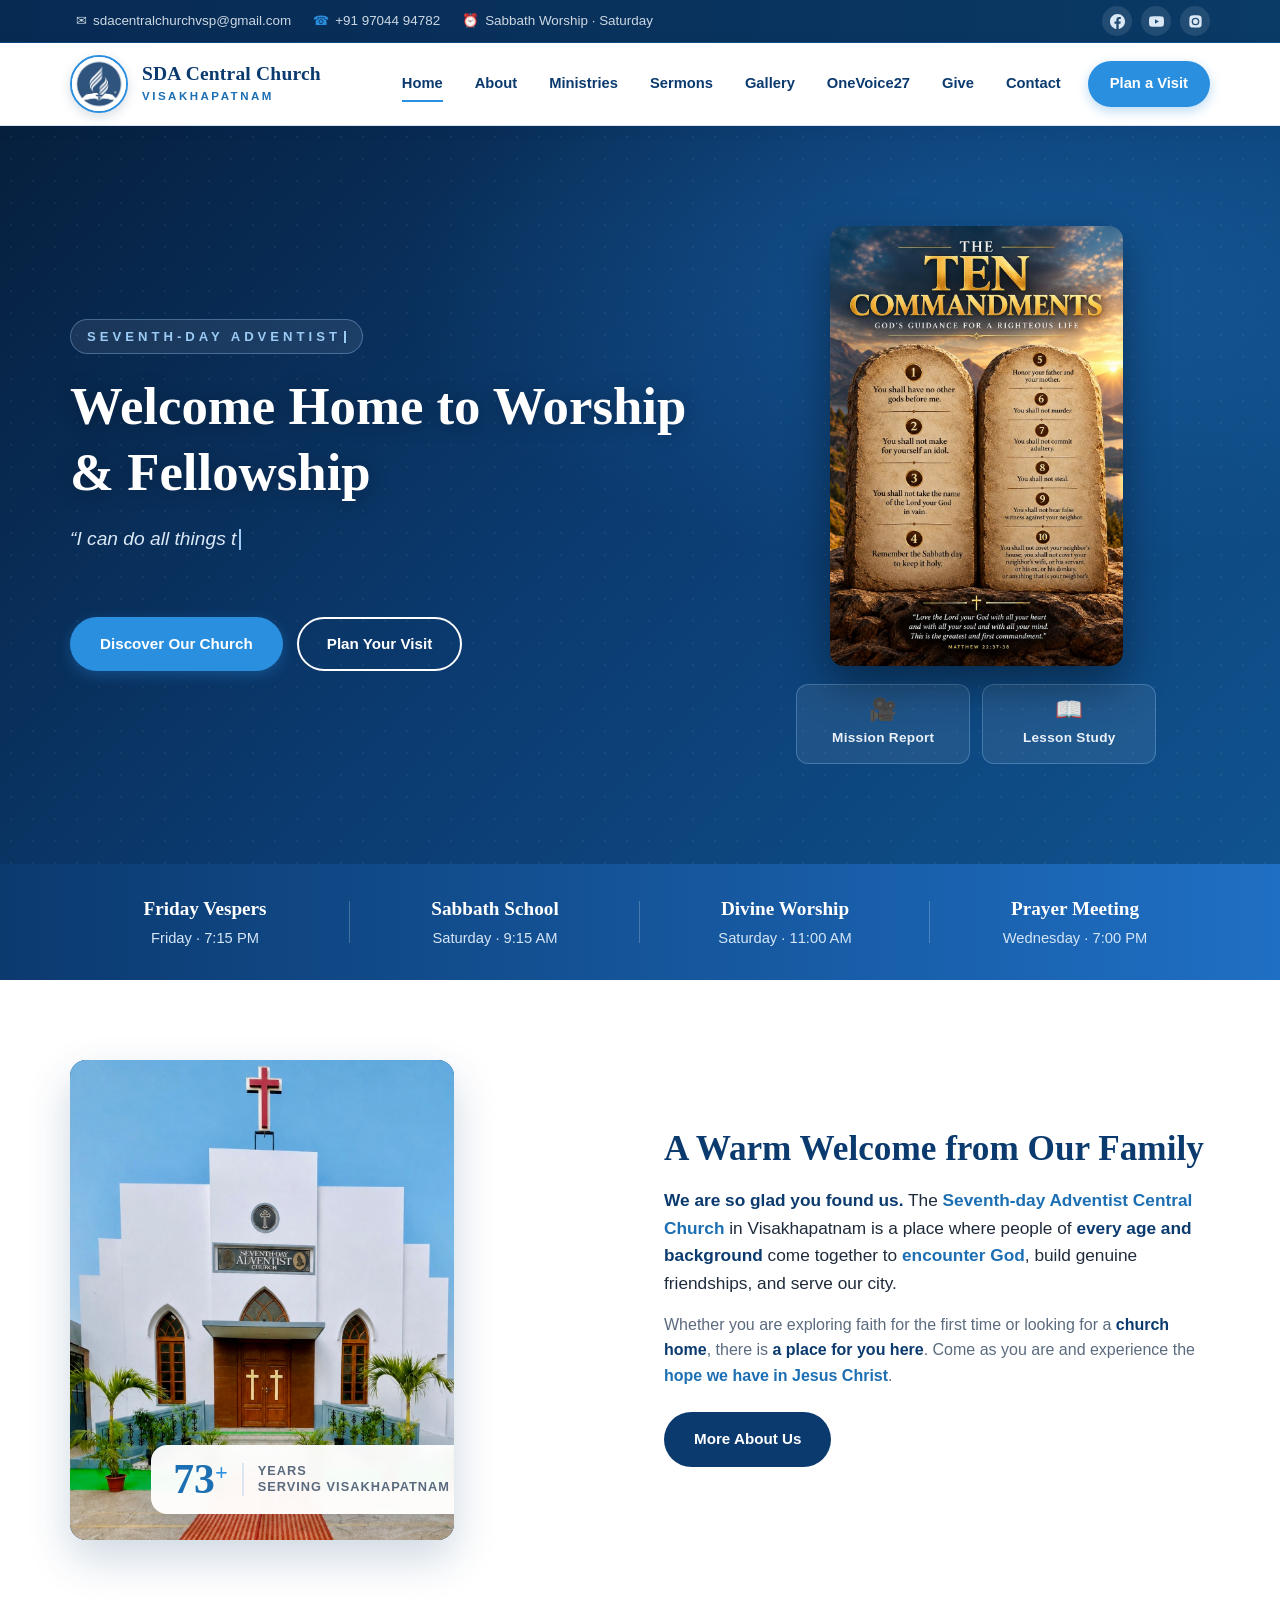
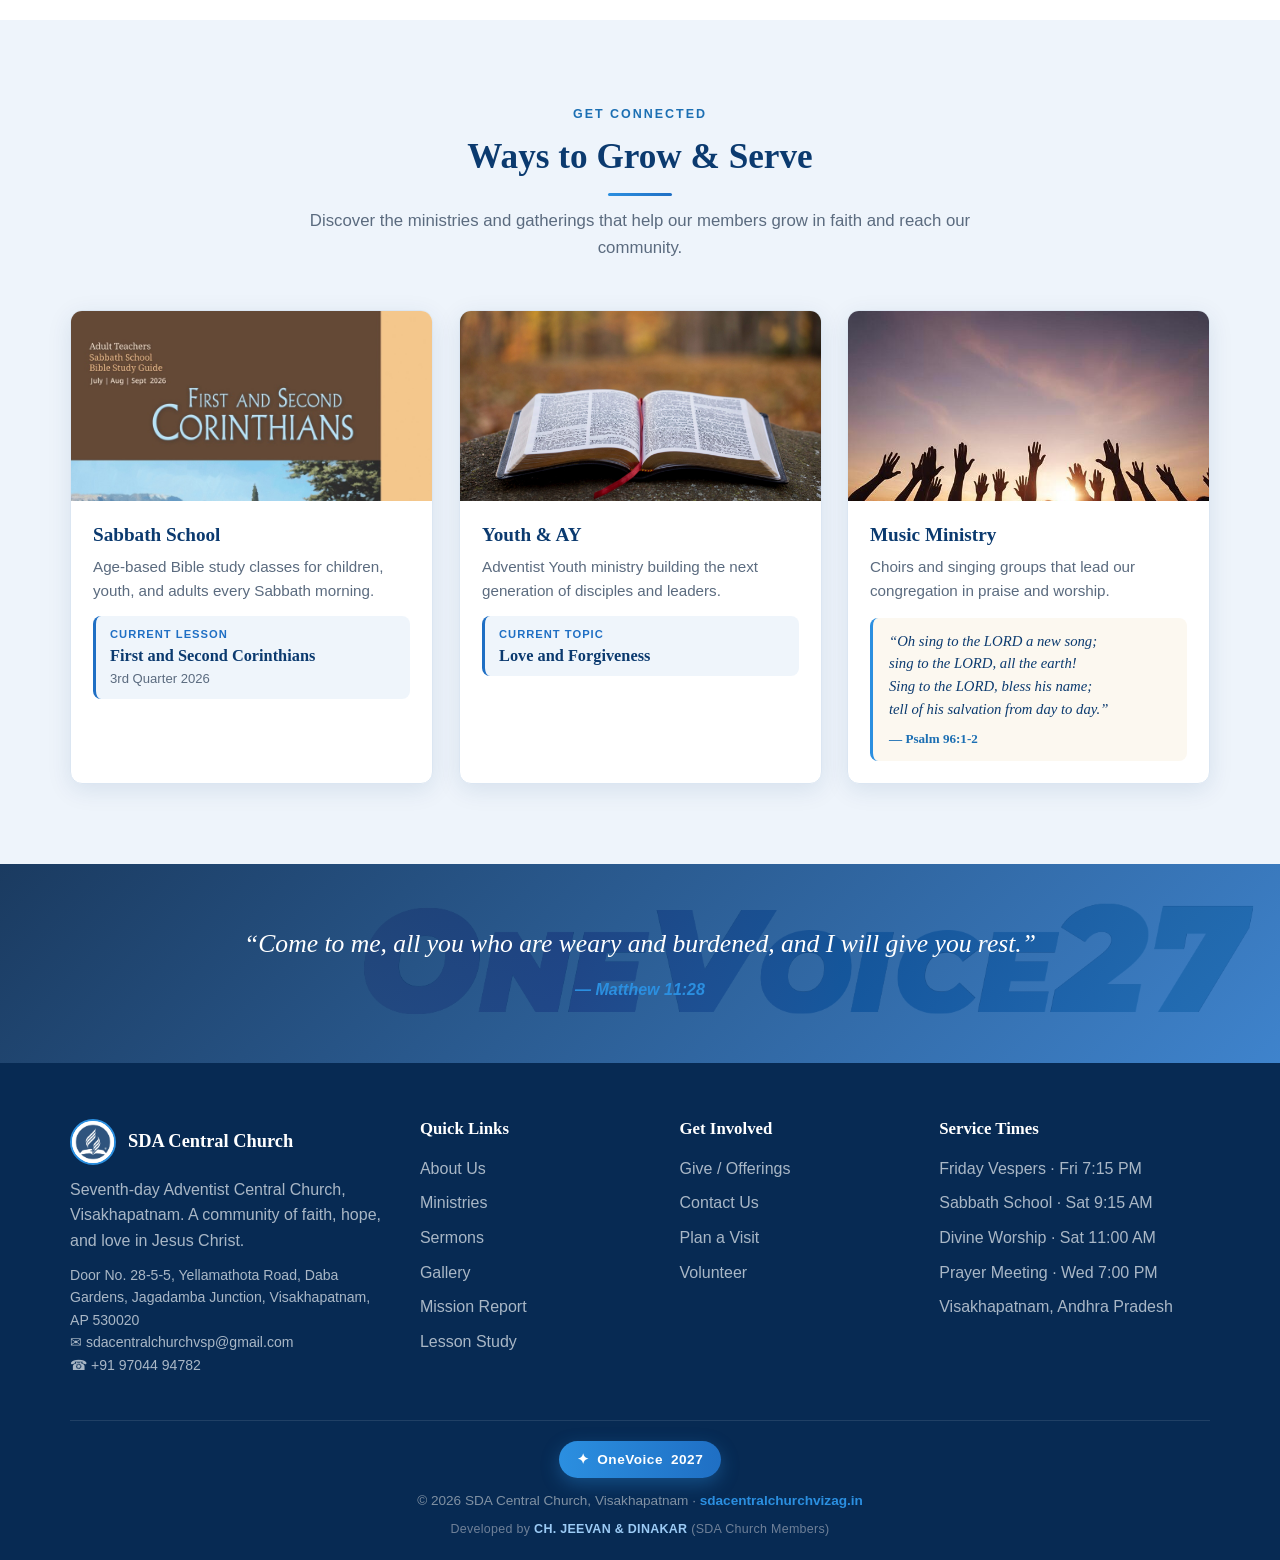
==== commit 5193fd6b: "Update phone number to +91 97044 94782 across all pages" ====
--- a/index.html
+++ b/index.html
@@ -24,7 +24,7 @@
     <div class="container">
       <div class="topbar-info">
         <span><i class="ico"></i>&#9993;</i> <a href="mailto:sdacentralchurchvsp@gmail.com">sdacentralchurchvsp@gmail.com</a></span>
-        <span><i class="ico">&#9742;</i> <a href="tel:+917995471679">+91 79954 71679</a></span>
+        <span><i class="ico">&#9742;</i> <a href="tel:+919704494782">+91 97044 94782</a></span>
         <span><i class="ico">&#9200;</i> Sabbath Worship &middot; Saturday</span>
       </div>
       <div class="socials">
@@ -192,7 +192,7 @@
             <b>SDA Central Church</b>
           </div>
           <p style="margin-top:12px;">Seventh-day Adventist Central Church, Visakhapatnam. A community of faith, hope, and love in Jesus Christ.</p>
-          <p style="margin-top:10px; font-size:0.88rem;">Door No. 28-5-5, Yellamathota Road, Daba Gardens, Jagadamba Junction, Visakhapatnam, AP 530020<br>&#9993; <a href="mailto:sdacentralchurchvsp@gmail.com">sdacentralchurchvsp@gmail.com</a><br>&#9742; <a href="tel:+917995471679">+91 79954 71679</a></p>
+          <p style="margin-top:10px; font-size:0.88rem;">Door No. 28-5-5, Yellamathota Road, Daba Gardens, Jagadamba Junction, Visakhapatnam, AP 530020<br>&#9993; <a href="mailto:sdacentralchurchvsp@gmail.com">sdacentralchurchvsp@gmail.com</a><br>&#9742; <a href="tel:+919704494782">+91 97044 94782</a></p>
         </div>
         <div>
           <h4>Quick Links</h4>
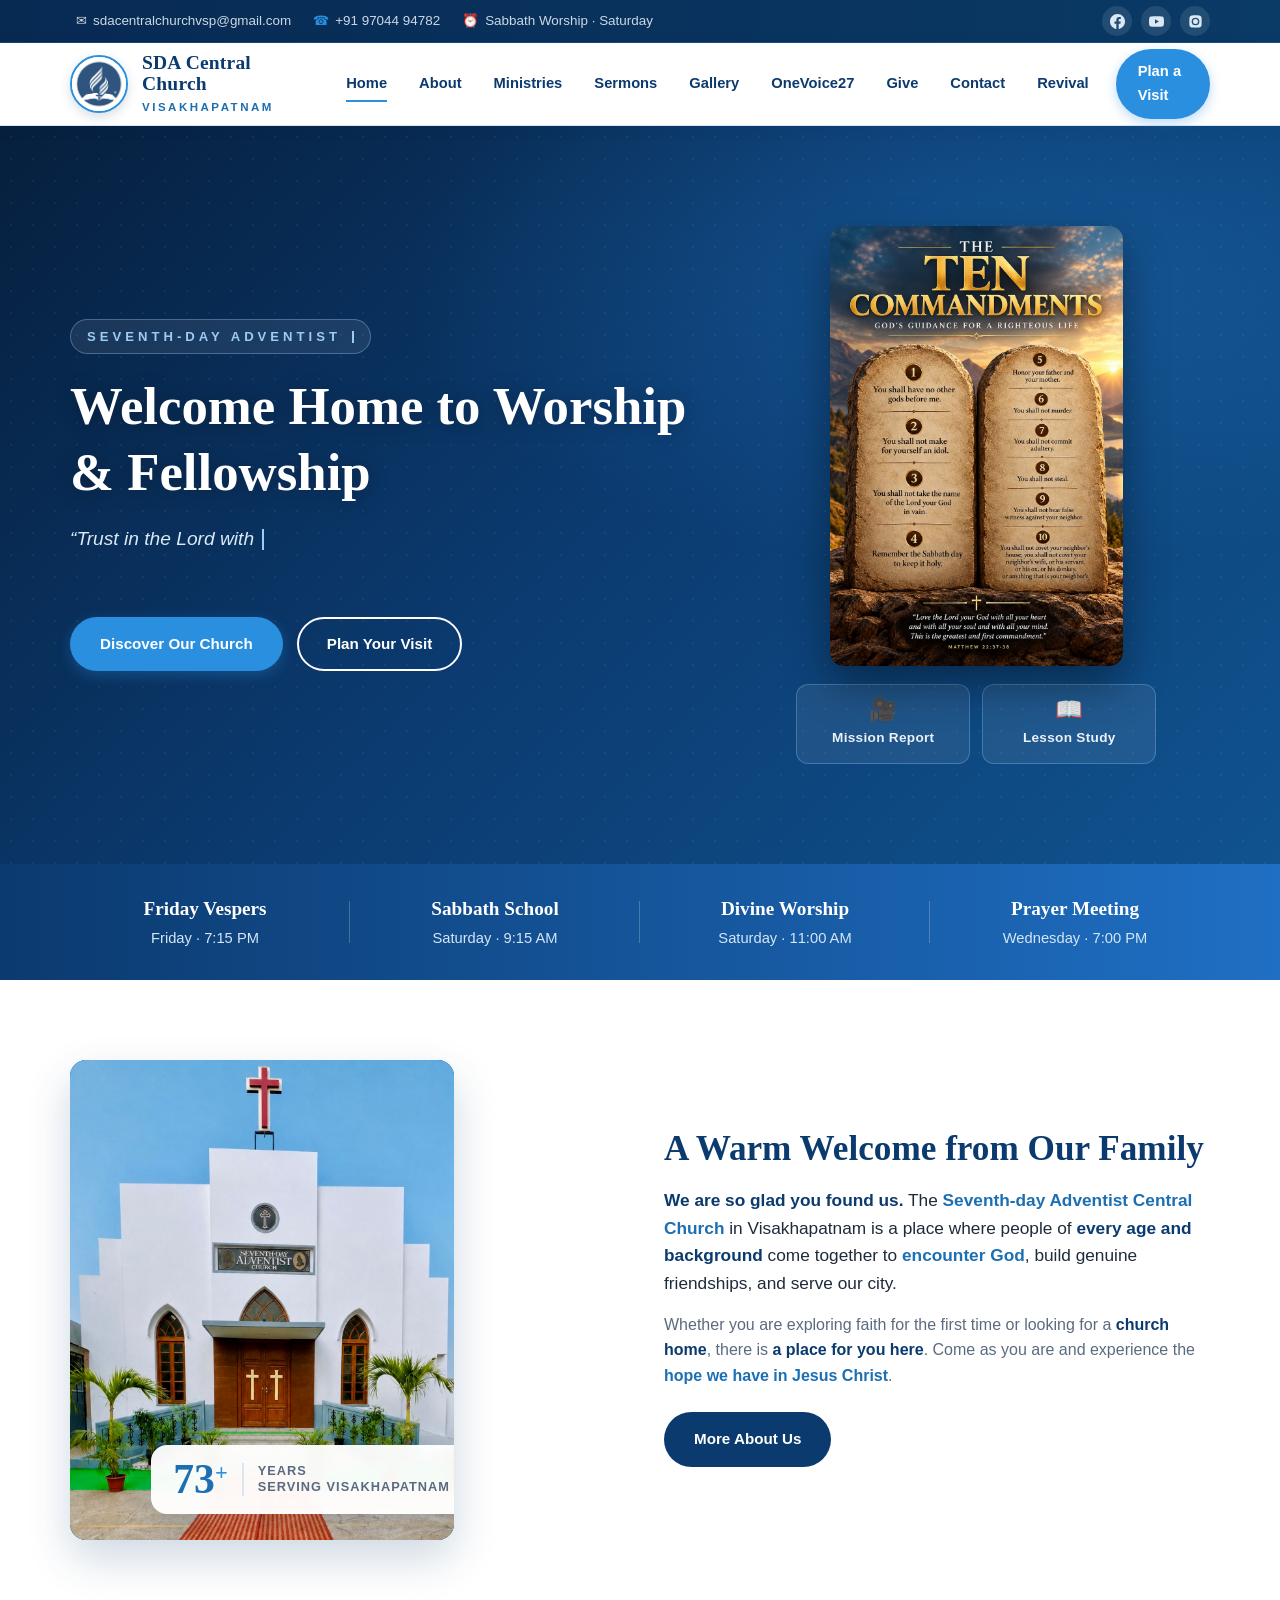
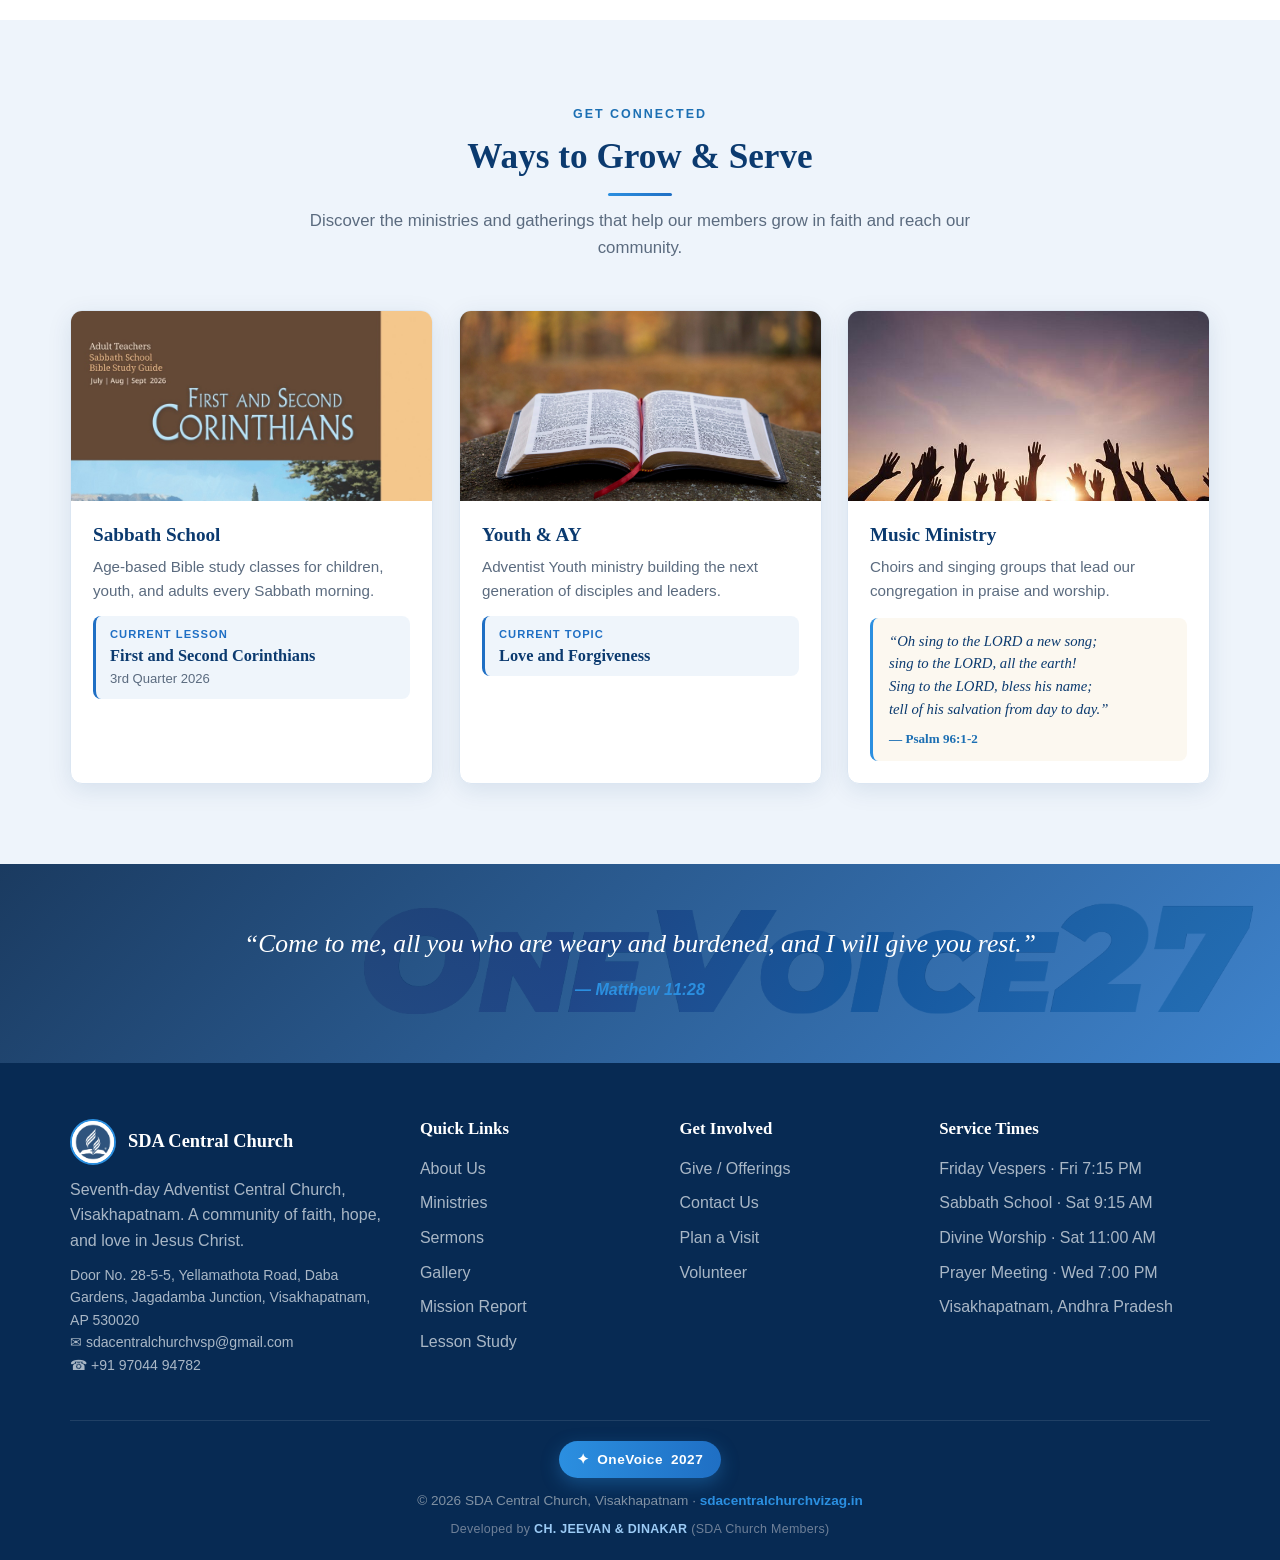
==== commit aa4009c9: "Add Revival Meetings page with schedule, speaker, and nav links" ====
--- a/index.html
+++ b/index.html
@@ -55,7 +55,7 @@
         <a href="resources.html">OneVoice27</a>
         <a href="give.html">Give</a>
         <a href="contact.html">Contact</a>
-        <a href="contact.html" class="nav-cta">Plan a Visit</a>
+        <a href="revival.html">Revival</a><a href="contact.html" class="nav-cta">Plan a Visit</a>
       </nav>
     </div>
   </header>
